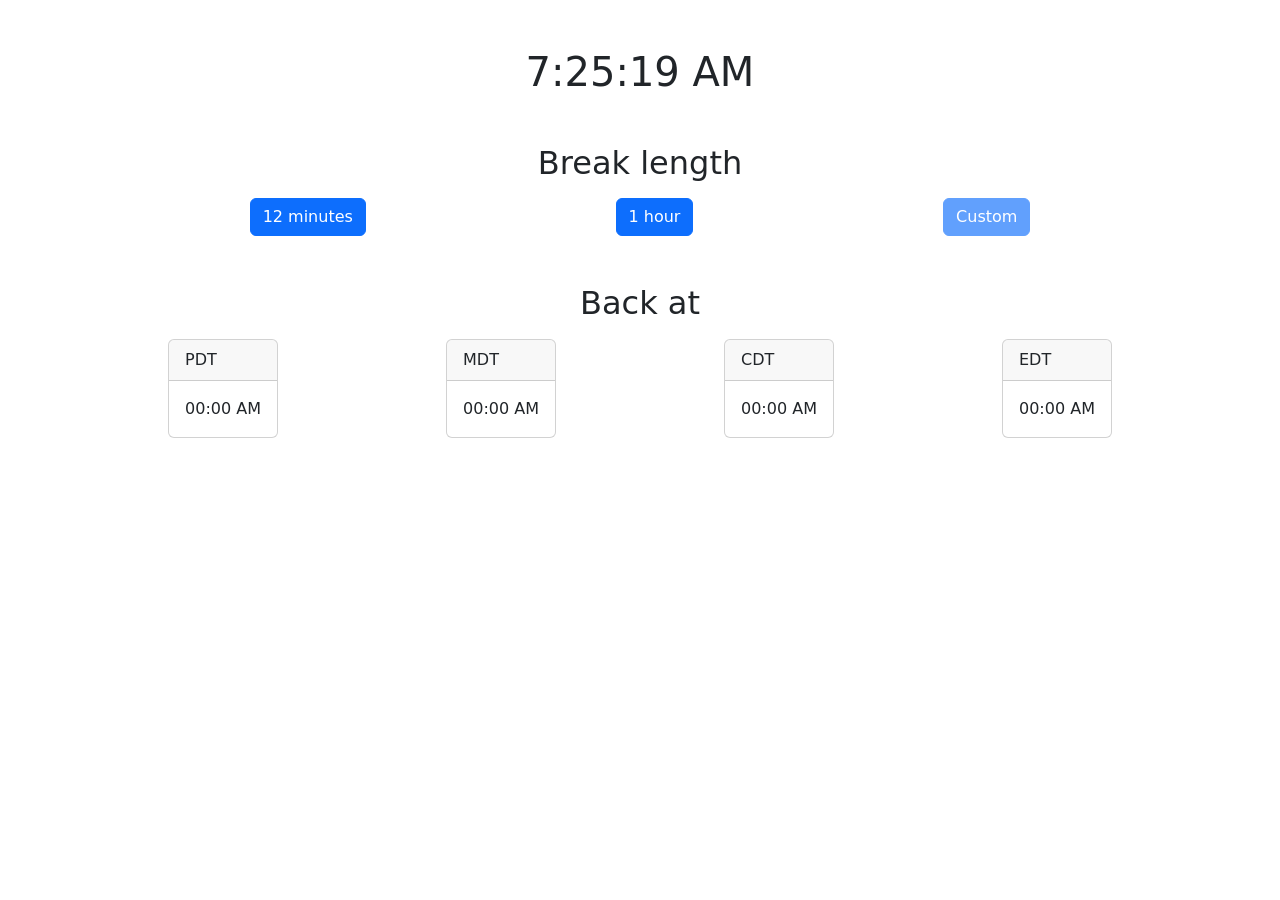
==== projects/BAQAT/index.html @ 67525f68 "make BAQAT functional prototype" ====
<!doctype html>
<html lang="en">

<head>
    <meta charset="utf-8">
    <meta name="viewport" content="width=device-width, initial-scale=1">
    <title>BAQAT</title>
    <link href="https://cdn.jsdelivr.net/npm/bootstrap@5.3.7/dist/css/bootstrap.min.css" rel="stylesheet"
        integrity="sha384-LN+7fdVzj6u52u30Kp6M/trliBMCMKTyK833zpbD+pXdCLuTusPj697FH4R/5mcr" crossorigin="anonymous">
</head>

<body>
    <h1 class="text-center mt-5" id="clock"></h1>

    <h2 class="text-center mt-5">Break length</h2>
    <div class="d-flex justify-content-evenly mt-3">
        <button class="btn btn-primary" onClick="updateBaqatTimes(12)">12 minutes</button>
        <button class="btn btn-primary" onClick="updateBaqatTimes(60)">1 hour</button>
        <button class="btn btn-primary" disabled>Custom</button>
    </div>

    <h2 class="text-center mt-5">Back at</h2>
    <div class="d-flex justify-content-evenly mt-3">
        <div class="card">
            <div class="card-header">PDT</div>
            <div class="card-body" id="pdt">00:00 AM</div>
        </div>
        <div class="card">
            <div class="card-header">MDT</div>
            <div class="card-body" id="mdt">00:00 AM</div>
        </div>
        <div class="card">
            <div class="card-header">CDT</div>
            <div class="card-body" id="cdt">00:00 AM</div>
        </div>
        <div class="card">
            <div class="card-header">EDT</div>
            <div class="card-body" id="edt">00:00 AM</div>
        </div>
    </div>

    <script src="https://cdn.jsdelivr.net/npm/bootstrap@5.3.7/dist/js/bootstrap.bundle.min.js"
        integrity="sha384-ndDqU0Gzau9qJ1lfW4pNLlhNTkCfHzAVBReH9diLvGRem5+R9g2FzA8ZGN954O5Q"
        crossorigin="anonymous"></script>
    
    <script>
        function updateClock() {
            const now = new Date().toLocaleTimeString();
            document.getElementById('clock').textContent = now;
        }

        function updateBaqatTimes(breakMinutes) {
            const time = new Date(new Date().getTime() + breakMinutes*60000);
            document.getElementById('pdt').textContent = time.toLocaleTimeString('en-US', {hour: '2-digit', minute: '2-digit', hour12: true, timeZone: 'America/Los_Angeles'});
            document.getElementById('mdt').textContent = time.toLocaleTimeString('en-US', {hour: '2-digit', minute: '2-digit', hour12: true, timeZone: 'America/Denver'});
            document.getElementById('cdt').textContent = time.toLocaleTimeString('en-US', {hour: '2-digit', minute: '2-digit', hour12: true, timeZone: 'America/Chicago'});
            document.getElementById('edt').textContent = time.toLocaleTimeString('en-US', {hour: '2-digit', minute: '2-digit', hour12: true, timeZone: 'America/New_York'});
        }

        //updateBaqatTimes(12);

        updateClock();
        setInterval(updateClock, 1000);
    </script>
</body>

</html>
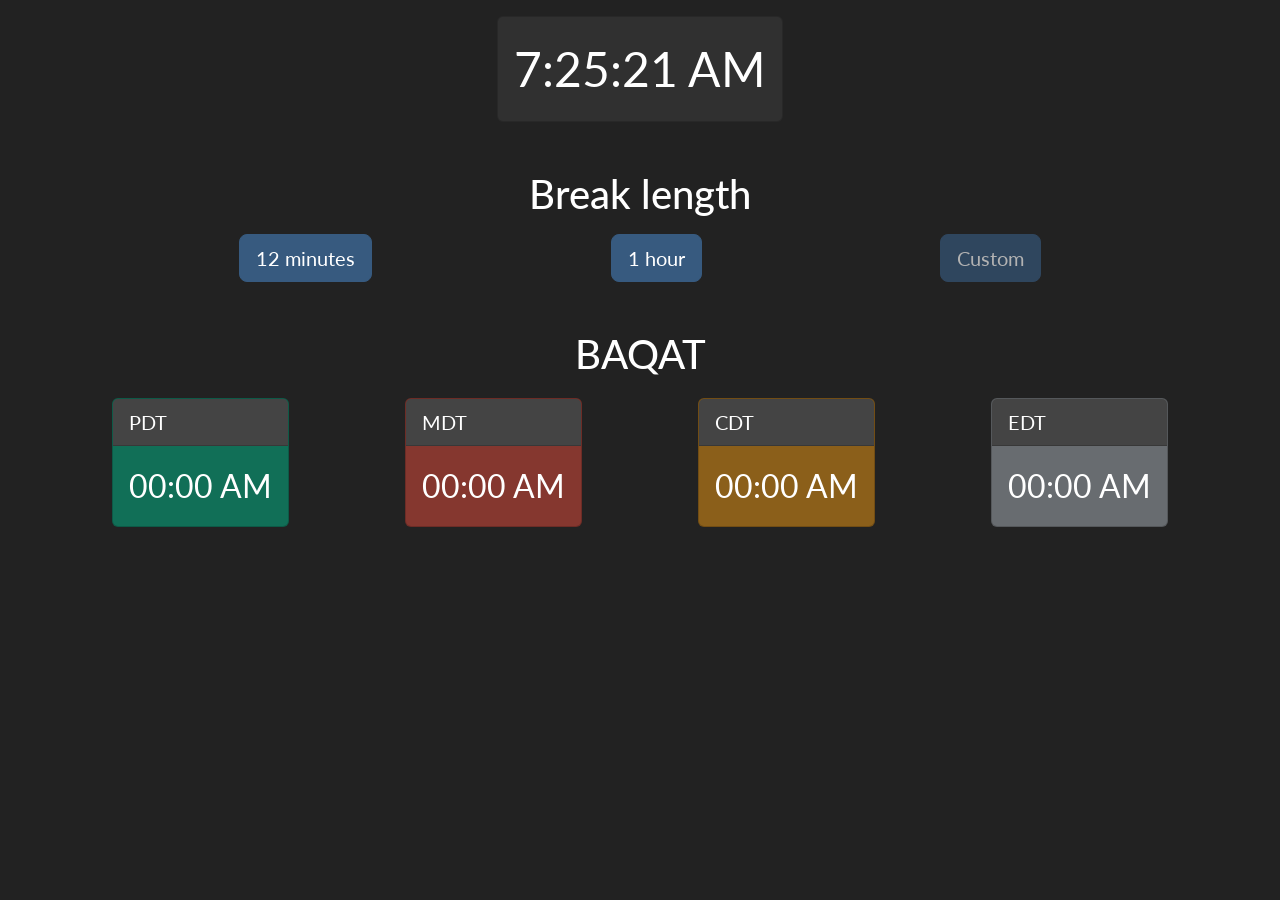
==== commit 90d4f08a: "add theme, favicon, and CSS" ====
--- a/projects/BAQAT/index.html
+++ b/projects/BAQAT/index.html
@@ -5,37 +5,45 @@
     <meta charset="utf-8">
     <meta name="viewport" content="width=device-width, initial-scale=1">
     <title>BAQAT</title>
+    <link rel="icon" href="public/favicon.svg" sizes="any" type="image/svg+xml">
     <link href="https://cdn.jsdelivr.net/npm/bootstrap@5.3.7/dist/css/bootstrap.min.css" rel="stylesheet"
         integrity="sha384-LN+7fdVzj6u52u30Kp6M/trliBMCMKTyK833zpbD+pXdCLuTusPj697FH4R/5mcr" crossorigin="anonymous">
+    <link rel="stylesheet" href="public/bootstrap.min.css">
 </head>
 
 <body>
-    <h1 class="text-center mt-5" id="clock"></h1>
+    <div class="d-flex justify-content-center mt-3">
+    <div class="card">
+        <div class="card-body">
+            <p class="text-center m-0 fs-1" id="clock"></p>
+        </div>
+    </div>
+    </div>
 
     <h2 class="text-center mt-5">Break length</h2>
     <div class="d-flex justify-content-evenly mt-3">
-        <button class="btn btn-primary" onClick="updateBaqatTimes(12)">12 minutes</button>
-        <button class="btn btn-primary" onClick="updateBaqatTimes(60)">1 hour</button>
-        <button class="btn btn-primary" disabled>Custom</button>
+        <button class="btn btn-primary btn-lg" onClick="updateBaqatTimes(12)">12 minutes</button>
+        <button class="btn btn-primary btn-lg" onClick="updateBaqatTimes(60)">1 hour</button>
+        <button class="btn btn-primary btn-lg" disabled>Custom</button>
     </div>
 
-    <h2 class="text-center mt-5">Back at</h2>
-    <div class="d-flex justify-content-evenly mt-3">
-        <div class="card">
-            <div class="card-header">PDT</div>
-            <div class="card-body" id="pdt">00:00 AM</div>
+    <h2 class="text-center mt-5">BAQAT</h2>
+    <div class="d-flex flex-wrap justify-content-evenly mt-3">
+        <div class="card bg-success m-1" style="--bs-bg-opacity: .5;">
+            <div class="card-header fs-5">PDT</div>
+            <div class="card-body fs-3" id="pdt">00:00 AM</div>
         </div>
-        <div class="card">
-            <div class="card-header">MDT</div>
-            <div class="card-body" id="mdt">00:00 AM</div>
+        <div class="card bg-danger m-1" style="--bs-bg-opacity: .5;">
+            <div class="card-header fs-5">MDT</div>
+            <div class="card-body fs-3" id="mdt">00:00 AM</div>
         </div>
-        <div class="card">
-            <div class="card-header">CDT</div>
-            <div class="card-body" id="cdt">00:00 AM</div>
+        <div class="card bg-warning m-1" style="--bs-bg-opacity: .5;">
+            <div class="card-header fs-5">CDT</div>
+            <div class="card-body fs-3" id="cdt">00:00 AM</div>
         </div>
-        <div class="card">
-            <div class="card-header">EDT</div>
-            <div class="card-body" id="edt">00:00 AM</div>
+        <div class="card bg-light m-1" style="--bs-bg-opacity: .5;">
+            <div class="card-header fs-5">EDT</div>
+            <div class="card-body fs-3" id="edt">00:00 AM</div>
         </div>
     </div>
 
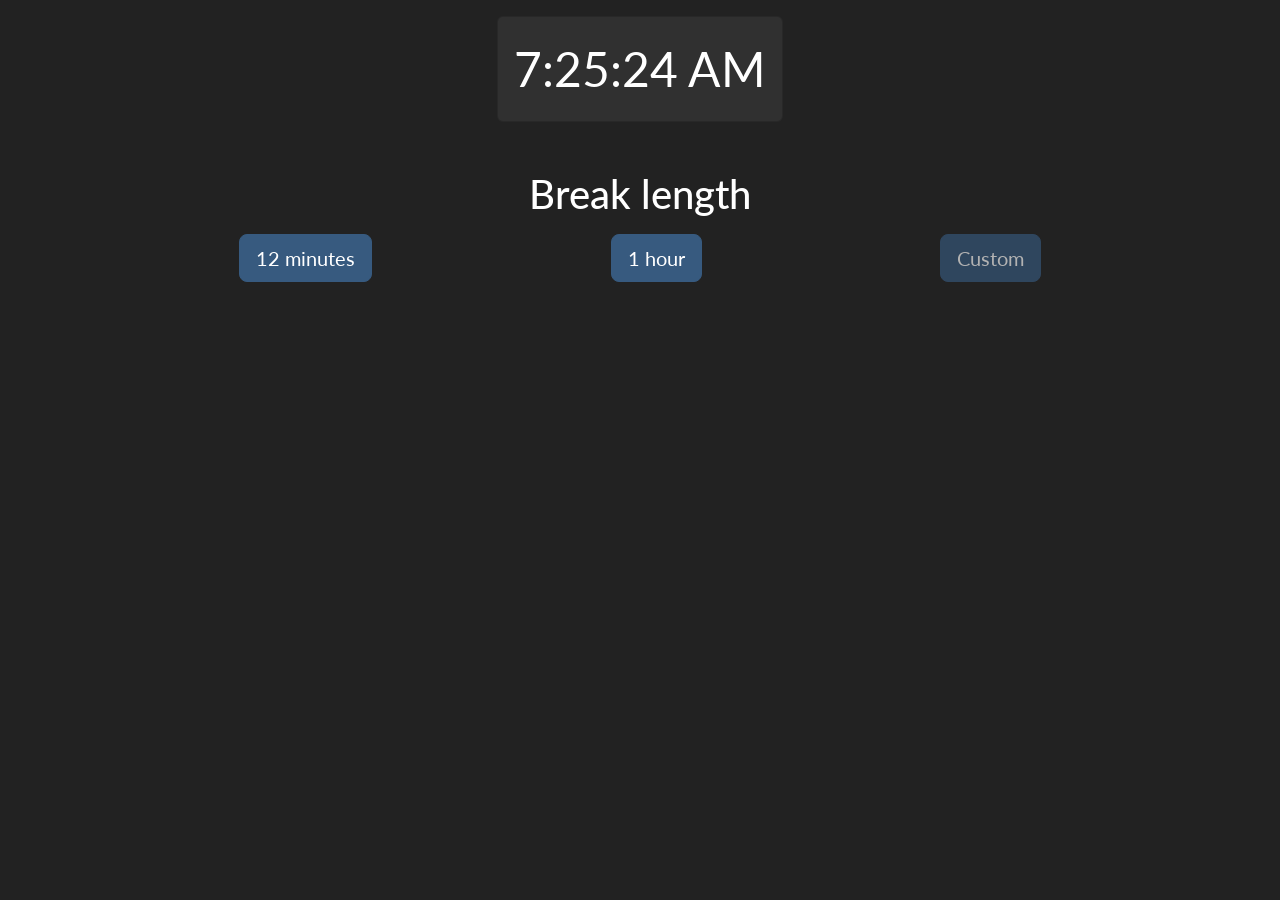
==== commit ac4df167: "Add animations" ====
--- a/projects/BAQAT/index.html
+++ b/projects/BAQAT/index.html
@@ -9,15 +9,41 @@
     <link href="https://cdn.jsdelivr.net/npm/bootstrap@5.3.7/dist/css/bootstrap.min.css" rel="stylesheet"
         integrity="sha384-LN+7fdVzj6u52u30Kp6M/trliBMCMKTyK833zpbD+pXdCLuTusPj697FH4R/5mcr" crossorigin="anonymous">
     <link rel="stylesheet" href="public/bootstrap.min.css">
+
+    <style>
+        @keyframes fadeIn {
+            from {
+                opacity: 0;
+            }
+
+            to {
+                opacity: 1;
+            }
+        }
+
+        @keyframes reload {
+            0%   {opacity: 100;}
+            50%  {opacity: 0;}
+            100% {opacity: 100;}
+        }
+
+        .animated-show {
+            animation: fadeIn 0.3s ease-in;
+        }
+
+        .animated-reload {
+            animation: reload 0.3s;
+        }
+    </style>
 </head>
 
 <body>
     <div class="d-flex justify-content-center mt-3">
-    <div class="card">
-        <div class="card-body">
-            <p class="text-center m-0 fs-1" id="clock"></p>
+        <div class="card">
+            <div class="card-body">
+                <p class="text-center m-0 fs-1" id="clock"></p>
+            </div>
         </div>
-    </div>
     </div>
 
     <h2 class="text-center mt-5">Break length</h2>
@@ -27,30 +53,32 @@
         <button class="btn btn-primary btn-lg" disabled>Custom</button>
     </div>
 
-    <h2 class="text-center mt-5">BAQAT</h2>
-    <div class="d-flex flex-wrap justify-content-evenly mt-3">
-        <div class="card bg-success m-1" style="--bs-bg-opacity: .5;">
-            <div class="card-header fs-5">PDT</div>
-            <div class="card-body fs-3" id="pdt">00:00 AM</div>
-        </div>
-        <div class="card bg-danger m-1" style="--bs-bg-opacity: .5;">
-            <div class="card-header fs-5">MDT</div>
-            <div class="card-body fs-3" id="mdt">00:00 AM</div>
-        </div>
-        <div class="card bg-warning m-1" style="--bs-bg-opacity: .5;">
-            <div class="card-header fs-5">CDT</div>
-            <div class="card-body fs-3" id="cdt">00:00 AM</div>
-        </div>
-        <div class="card bg-light m-1" style="--bs-bg-opacity: .5;">
-            <div class="card-header fs-5">EDT</div>
-            <div class="card-body fs-3" id="edt">00:00 AM</div>
+    <div class="visually-hidden" id="baqat">
+        <h2 class="text-center mt-5">BAQAT</h2>
+        <div class="d-flex flex-wrap justify-content-evenly gap-3 mt-3">
+            <div class="card bg-success" style="--bs-bg-opacity: .5;">
+                <div class="card-header fs-5">PDT</div>
+                <div class="card-body fs-3" id="pdt">00:00 AM</div>
+            </div>
+            <div class="card bg-danger" style="--bs-bg-opacity: .5;">
+                <div class="card-header fs-5">MDT</div>
+                <div class="card-body fs-3" id="mdt">00:00 AM</div>
+            </div>
+            <div class="card bg-warning" style="--bs-bg-opacity: .5;">
+                <div class="card-header fs-5">CDT</div>
+                <div class="card-body fs-3" id="cdt">00:00 AM</div>
+            </div>
+            <div class="card bg-light" style="--bs-bg-opacity: .5;">
+                <div class="card-header fs-5">EDT</div>
+                <div class="card-body fs-3" id="edt">00:00 AM</div>
+            </div>
         </div>
     </div>
 
     <script src="https://cdn.jsdelivr.net/npm/bootstrap@5.3.7/dist/js/bootstrap.bundle.min.js"
         integrity="sha384-ndDqU0Gzau9qJ1lfW4pNLlhNTkCfHzAVBReH9diLvGRem5+R9g2FzA8ZGN954O5Q"
         crossorigin="anonymous"></script>
-    
+
     <script>
         function updateClock() {
             const now = new Date().toLocaleTimeString();
@@ -58,14 +86,37 @@
         }
 
         function updateBaqatTimes(breakMinutes) {
-            const time = new Date(new Date().getTime() + breakMinutes*60000);
-            document.getElementById('pdt').textContent = time.toLocaleTimeString('en-US', {hour: '2-digit', minute: '2-digit', hour12: true, timeZone: 'America/Los_Angeles'});
-            document.getElementById('mdt').textContent = time.toLocaleTimeString('en-US', {hour: '2-digit', minute: '2-digit', hour12: true, timeZone: 'America/Denver'});
-            document.getElementById('cdt').textContent = time.toLocaleTimeString('en-US', {hour: '2-digit', minute: '2-digit', hour12: true, timeZone: 'America/Chicago'});
-            document.getElementById('edt').textContent = time.toLocaleTimeString('en-US', {hour: '2-digit', minute: '2-digit', hour12: true, timeZone: 'America/New_York'});
+            const pdt = document.getElementById('pdt');
+            const mdt = document.getElementById('mdt');
+            const cdt = document.getElementById('cdt');
+            const edt = document.getElementById('edt');
+
+            // Get time that is breakMinutes in the future and update the times in #baqat
+            const time = new Date(new Date().getTime() + breakMinutes * 60000);
+            pdt.textContent = time.toLocaleTimeString('en-US', { hour: '2-digit', minute: '2-digit', hour12: true, timeZone: 'America/Los_Angeles' });
+            mdt.textContent = time.toLocaleTimeString('en-US', { hour: '2-digit', minute: '2-digit', hour12: true, timeZone: 'America/Denver' });
+            cdt.textContent = time.toLocaleTimeString('en-US', { hour: '2-digit', minute: '2-digit', hour12: true, timeZone: 'America/Chicago' });
+            edt.textContent = time.toLocaleTimeString('en-US', { hour: '2-digit', minute: '2-digit', hour12: true, timeZone: 'America/New_York' });
+
+            // Animate BAQAT times to show that they were updated
+            pdt.classList.remove('animated-reload');
+            void pdt.offsetWidth;                
+            pdt.classList.add('animated-reload');
+            mdt.classList.remove('animated-reload');
+            void mdt.offsetWidth;                
+            mdt.classList.add('animated-reload');
+            cdt.classList.remove('animated-reload');
+            void cdt.offsetWidth;                
+            cdt.classList.add('animated-reload');
+            edt.classList.remove('animated-reload');
+            void edt.offsetWidth;                
+            edt.classList.add('animated-reload');
+
+            // Animate BAQAT div by making it fade in if it is hidden
+            divBaqat = document.getElementById('baqat');
+            divBaqat.classList.remove('visually-hidden');
+            divBaqat.classList.add('animated-show');
         }
-
-        //updateBaqatTimes(12);
 
         updateClock();
         setInterval(updateClock, 1000);
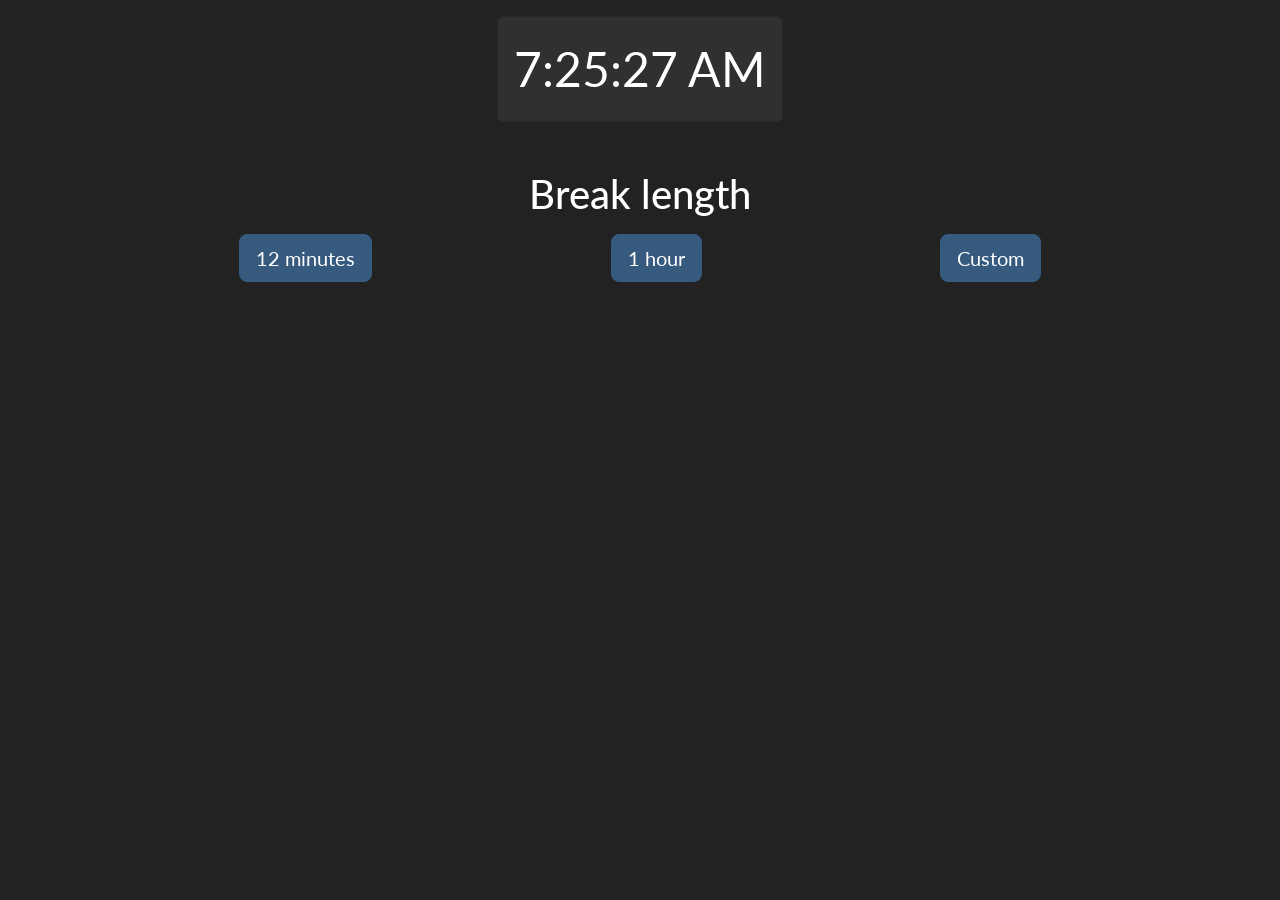
==== commit a06bbffe: "Add functionality for custom time" ====
--- a/projects/BAQAT/index.html
+++ b/projects/BAQAT/index.html
@@ -22,9 +22,17 @@
         }
 
         @keyframes reload {
-            0%   {opacity: 100;}
-            50%  {opacity: 0;}
-            100% {opacity: 100;}
+            0% {
+                opacity: 100;
+            }
+
+            50% {
+                opacity: 0;
+            }
+
+            100% {
+                opacity: 100;
+            }
         }
 
         .animated-show {
@@ -50,7 +58,8 @@
     <div class="d-flex justify-content-evenly mt-3">
         <button class="btn btn-primary btn-lg" onClick="updateBaqatTimes(12)">12 minutes</button>
         <button class="btn btn-primary btn-lg" onClick="updateBaqatTimes(60)">1 hour</button>
-        <button class="btn btn-primary btn-lg" disabled>Custom</button>
+        <button type="button" class="btn btn-primary btn-lg" data-bs-toggle="modal"
+            data-bs-target="#staticBackdrop">Custom</button>
     </div>
 
     <div class="visually-hidden" id="baqat">
@@ -75,6 +84,32 @@
         </div>
     </div>
 
+    <!-- Custon time modal -->
+    <div class="modal fade" id="staticBackdrop" data-bs-backdrop="static" data-bs-keyboard="false" tabindex="-1"
+        aria-labelledby="staticBackdropLabel" aria-hidden="true">
+        <div class="modal-dialog">
+            <div class="modal-content">
+                <div class="modal-header">
+                    <h1 class="modal-title fs-5" id="staticBackdropLabel">Enter custom time</h1>
+                    <button type="button" class="btn-close" data-bs-dismiss="modal" aria-label="Close"></button>
+                </div>
+                <div class="modal-body">
+                    <div class="input-group">
+                        <input id="hours" type="number" class="form-control">
+                        <label for="hours" class="input-group-text text-white">hours</label>
+
+                        <input id="minutes" type="number" class="form-control">
+                        <label for="minutes" class="input-group-text text-white">minutes</label>
+                    </div>
+                </div>
+                <div class="modal-footer">
+                    <button type="button" class="btn btn-secondary" data-bs-dismiss="modal">Close</button>
+                    <button type="button" class="btn btn-primary" onClick="updateBaqatTimes(-1)" data-bs-dismiss="modal">Calculate time!</button>
+                </div>
+            </div>
+        </div>
+    </div>
+
     <script src="https://cdn.jsdelivr.net/npm/bootstrap@5.3.7/dist/js/bootstrap.bundle.min.js"
         integrity="sha384-ndDqU0Gzau9qJ1lfW4pNLlhNTkCfHzAVBReH9diLvGRem5+R9g2FzA8ZGN954O5Q"
         crossorigin="anonymous"></script>
@@ -92,6 +127,11 @@
             const edt = document.getElementById('edt');
 
             // Get time that is breakMinutes in the future and update the times in #baqat
+            if (breakMinutes == -1) {
+                let hours = document.getElementById('hours').value;
+                let minutes = document.getElementById('minutes').value;
+                breakMinutes = 60 * hours + minutes;
+            }
             const time = new Date(new Date().getTime() + breakMinutes * 60000);
             pdt.textContent = time.toLocaleTimeString('en-US', { hour: '2-digit', minute: '2-digit', hour12: true, timeZone: 'America/Los_Angeles' });
             mdt.textContent = time.toLocaleTimeString('en-US', { hour: '2-digit', minute: '2-digit', hour12: true, timeZone: 'America/Denver' });
@@ -100,16 +140,16 @@
 
             // Animate BAQAT times to show that they were updated
             pdt.classList.remove('animated-reload');
-            void pdt.offsetWidth;                
+            void pdt.offsetWidth;
             pdt.classList.add('animated-reload');
             mdt.classList.remove('animated-reload');
-            void mdt.offsetWidth;                
+            void mdt.offsetWidth;
             mdt.classList.add('animated-reload');
             cdt.classList.remove('animated-reload');
-            void cdt.offsetWidth;                
+            void cdt.offsetWidth;
             cdt.classList.add('animated-reload');
             edt.classList.remove('animated-reload');
-            void edt.offsetWidth;                
+            void edt.offsetWidth;
             edt.classList.add('animated-reload');
 
             // Animate BAQAT div by making it fade in if it is hidden
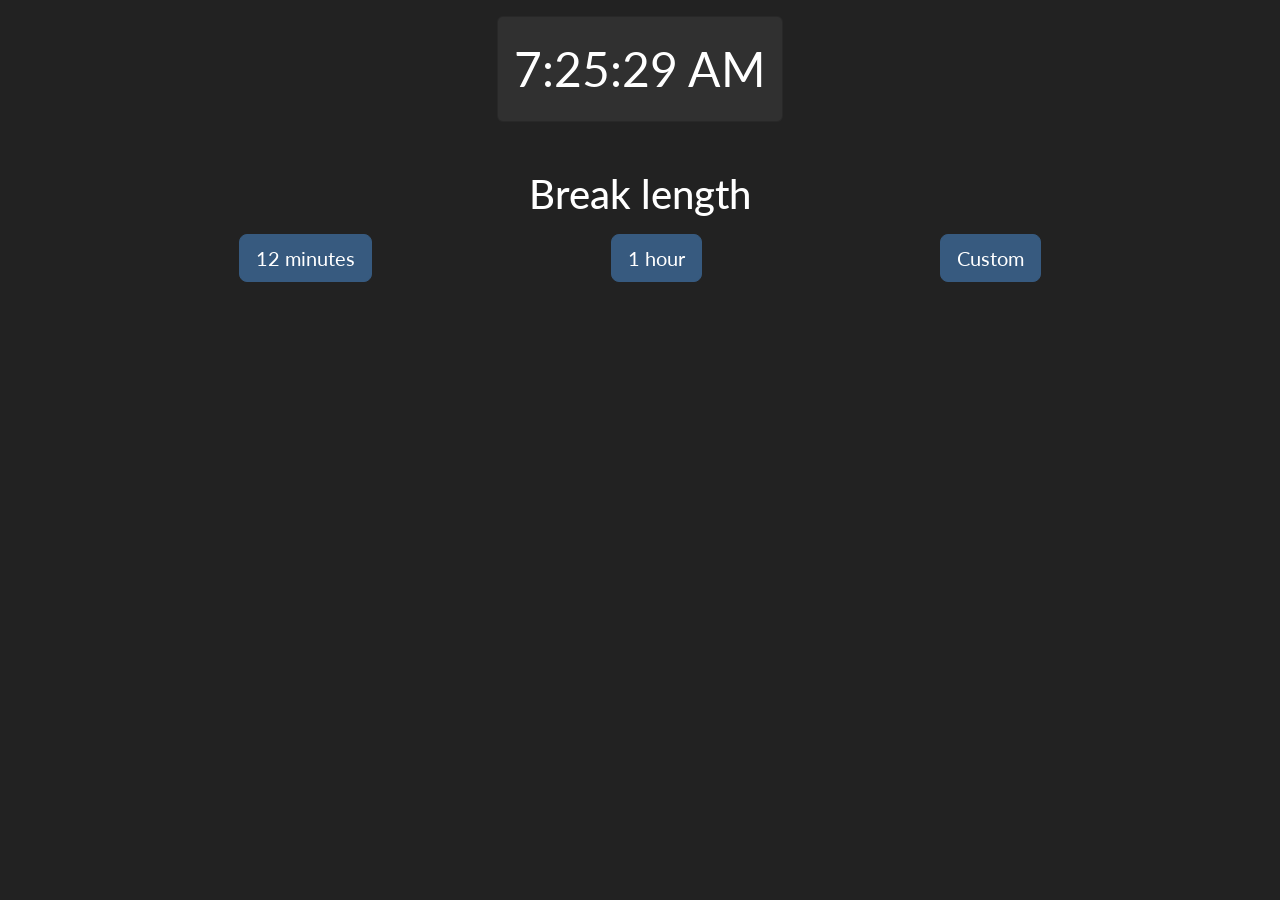
==== commit 0c5dd6b5: "add comments" ====
--- a/projects/BAQAT/index.html
+++ b/projects/BAQAT/index.html
@@ -10,6 +10,7 @@
         integrity="sha384-LN+7fdVzj6u52u30Kp6M/trliBMCMKTyK833zpbD+pXdCLuTusPj697FH4R/5mcr" crossorigin="anonymous">
     <link rel="stylesheet" href="public/bootstrap.min.css">
 
+    <!-- Custom animations for fading in and out -->
     <style>
         @keyframes fadeIn {
             from {
@@ -46,6 +47,7 @@
 </head>
 
 <body>
+    <!-- Clock -->
     <div class="d-flex justify-content-center mt-3">
         <div class="card">
             <div class="card-body">
@@ -104,7 +106,8 @@
                 </div>
                 <div class="modal-footer">
                     <button type="button" class="btn btn-secondary" data-bs-dismiss="modal">Close</button>
-                    <button type="button" class="btn btn-primary" onClick="updateBaqatTimes(-1)" data-bs-dismiss="modal">Calculate time!</button>
+                    <button type="button" class="btn btn-primary" onClick="updateBaqatTimes(-1)"
+                        data-bs-dismiss="modal">Calculate time!</button>
                 </div>
             </div>
         </div>
@@ -115,23 +118,32 @@
         crossorigin="anonymous"></script>
 
     <script>
+        /**
+         * Updates the clock element with the current time in hh:mm:ss
+         */
         function updateClock() {
             const now = new Date().toLocaleTimeString();
             document.getElementById('clock').textContent = now;
         }
 
+        /**
+         * Updates the baqat times for each time zone and plays animations
+         * @param {breakMinutes} - the length of the break being taken (-1 is passed for a custom time)
+         */
         function updateBaqatTimes(breakMinutes) {
             const pdt = document.getElementById('pdt');
             const mdt = document.getElementById('mdt');
             const cdt = document.getElementById('cdt');
             const edt = document.getElementById('edt');
 
-            // Get time that is breakMinutes in the future and update the times in #baqat
+            // If the custom button was pressed, update breakMinutes with the time entered
             if (breakMinutes == -1) {
                 let hours = document.getElementById('hours').value;
                 let minutes = document.getElementById('minutes').value;
-                breakMinutes = 60 * hours + minutes;
+                breakMinutes = (60 * hours) + minutes;
             }
+
+            // Get time that is breakMinutes in the future and update the times in #baqat
             const time = new Date(new Date().getTime() + breakMinutes * 60000);
             pdt.textContent = time.toLocaleTimeString('en-US', { hour: '2-digit', minute: '2-digit', hour12: true, timeZone: 'America/Los_Angeles' });
             mdt.textContent = time.toLocaleTimeString('en-US', { hour: '2-digit', minute: '2-digit', hour12: true, timeZone: 'America/Denver' });
@@ -158,6 +170,7 @@
             divBaqat.classList.add('animated-show');
         }
 
+        // update the clock every second
         updateClock();
         setInterval(updateClock, 1000);
     </script>
